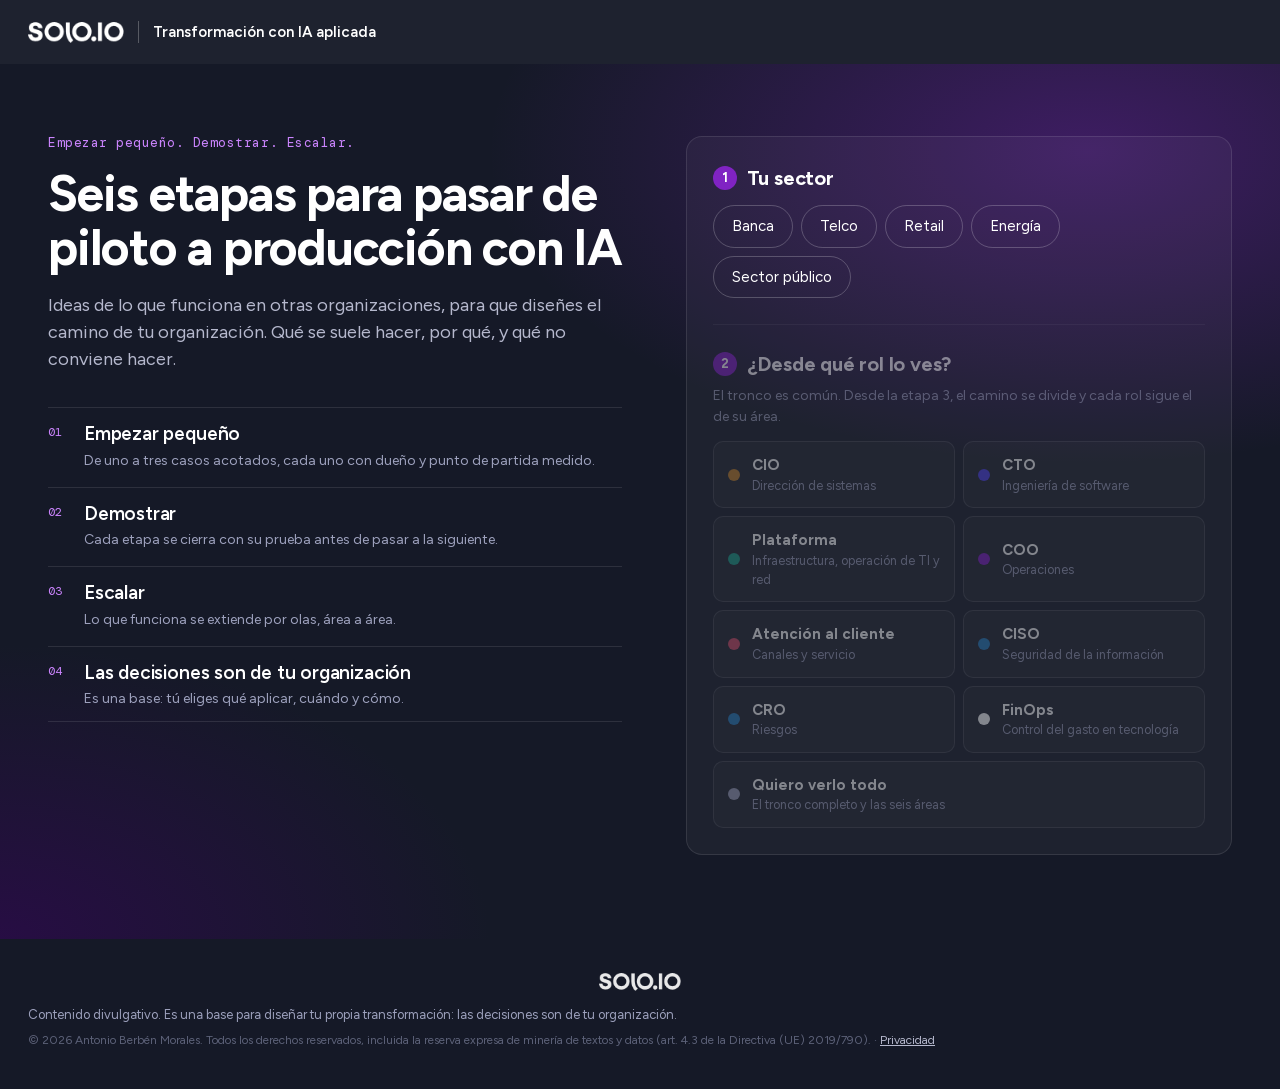
==== index.html @ cfb44a55 "Web pública: Transformación con IA aplicada Camino por rol, cinco sectores en español, vídeos de Vim" ====
<!doctype html>
<html lang="es">
<head>
<meta charset="utf-8">
<meta name="viewport" content="width=device-width, initial-scale=1">
<title>Transformación con IA aplicada</title>
<meta name="description" content="Seis etapas para pasar de piloto a producción con IA: qué hacen otras organizaciones, qué suele funcionar y qué no. Vídeos por sector y por rol.">
<meta property="og:title" content="Transformación con IA aplicada">
<meta property="og:description" content="Seis etapas para pasar de piloto a producción. Empezar pequeño. Demostrar. Escalar.">
<meta property="og:type" content="website">
<meta name="tdm-reservation" content="1">
<meta name="robots" content="noai, noimageai">
<link rel="icon" href="assets/favicon.svg" type="image/svg+xml">
<link rel="stylesheet" href="assets/estilo.css">
</head>
<body>
<header class="top">
  <a class="marca" href="./" aria-label="Inicio">
    <img src="assets/logo.png" alt="" width="96" height="21">
    <span>Transformación con IA aplicada</span>
  </a>
  <nav class="sectores" aria-label="Sector"></nav>
</header>

<section class="entrada" id="entrada">
  <div class="hero">
    <p class="overline">Empezar pequeño. Demostrar. Escalar.</p>
    <h1>Seis etapas para pasar de piloto a producción con IA</h1>
    <p class="intro">Ideas de lo que funciona en otras organizaciones, para que diseñes el camino de <span data-org></span>. Qué se suele hacer, por qué, y qué no conviene hacer.</p>
    <ol class="premisas"></ol>
  </div>
  <div class="elige">
    <div class="paso" data-paso="sector">
      <h2><span>1</span> Tu sector</h2>
      <div class="sector-grid"></div>
    </div>
    <div class="paso" data-paso="rol">
      <h2><span>2</span> ¿Desde qué rol lo ves?</h2>
      <p>El tronco es común. Desde la etapa 3, el camino se divide y cada rol sigue el de su área.</p>
      <div class="rol-grid"></div>
    </div>
  </div>
</section>

<section class="ruta" id="ruta" hidden>
  <aside class="rail"></aside>
  <main class="cont"></main>
</section>

<footer class="pie">
  <img src="assets/logo.png" alt="" width="82" height="18">
  <p>Contenido divulgativo. Es una base para diseñar tu propia transformación: las decisiones son de tu organización.</p>
  <p class="legal">© <span data-anio></span> Antonio Berbén Morales. Todos los derechos reservados, incluida la reserva expresa de minería de textos y datos (art. 4.3 de la Directiva (UE) 2019/790). · <a href="privacidad.html">Privacidad</a></p>
</footer>

<div class="modal" id="modal" role="dialog" aria-modal="true" aria-label="Vídeo" hidden>
  <button class="cerrar" aria-label="Cerrar">×</button>
  <div class="caja">
    <div class="player"></div>
    <div class="info"></div>
  </div>
</div>

<script src="datos.js"></script>
<script src="assets/app.js"></script>
</body>
</html>
---- assets/estilo.css ----
@font-face { font-family: 'Figtree'; font-weight: 400; src: url('fuentes/Figtree-400.woff2') format('woff2'); font-display: swap; }
@font-face { font-family: 'Figtree'; font-weight: 600; src: url('fuentes/Figtree-600.woff2') format('woff2'); font-display: swap; }
@font-face { font-family: 'Figtree'; font-weight: 700; src: url('fuentes/Figtree-700.woff2') format('woff2'); font-display: swap; }
@font-face { font-family: 'DM Mono'; font-weight: 400; src: url('fuentes/DMMono-400.woff2') format('woff2'); font-display: swap; }

:root {
  --dark: #151927; --dark-2: #1E2035; --purple: #8023C3; --purple-l: #CC85FF; --purple-d: #290C47;
  --bg: #EDEEF7; --card: #fff; --ink: #202431; --ink-2: #292F45; --mu: #5C6178; --line: #D6D8E6; --soft: #E3E5F0;
  --ok: #1FB98C; --top: 64px;
  --a-desarrollo: #5044E9; --a-operaciones: #1F9E8A; --a-conocimiento: #C2832E; --a-backoffice: #8023C3; --a-cliente: #D0506B; --a-riesgo: #2B7FC0;
}
* { box-sizing: border-box; }
html { scroll-behavior: smooth; }
body { margin: 0; font: 16px/1.5 'Figtree', -apple-system, BlinkMacSystemFont, 'Segoe UI', Roboto, sans-serif; color: var(--ink); background: var(--bg); -webkit-font-smoothing: antialiased; }
button { font: inherit; cursor: pointer; color: inherit; }
a { color: var(--purple); }
[hidden] { display: none !important; }
:focus-visible { outline: 3px solid var(--purple-l); outline-offset: 2px; }

/* Cabecera */
header.top { position: sticky; top: 0; z-index: 100; height: var(--top); background: rgba(21, 25, 39, .96); backdrop-filter: blur(8px); display: flex; align-items: center; gap: 24px; padding: 0 28px; color: #fff; }
.marca { display: flex; align-items: center; gap: 14px; color: #fff; text-decoration: none; flex: none; }
.marca img { filter: brightness(0) invert(1); height: 21px; width: auto; }
.marca span { font-weight: 600; font-size: 15px; padding-left: 14px; border-left: 1px solid rgba(255, 255, 255, .25); }
.sectores { margin-left: auto; display: flex; gap: 6px; }
.sectores button { border: 1px solid rgba(255, 255, 255, .22); background: transparent; color: #DDDFED; border-radius: 999px; padding: 6px 14px; font-size: 14px; white-space: nowrap; }
.sectores button:hover { border-color: #fff; color: #fff; }
.sectores button.on { background: #fff; color: var(--dark); border-color: #fff; font-weight: 600; }

/* Entrada: premisas + elección */
.entrada { background: var(--dark); color: #fff; position: relative; overflow: hidden; }
.entrada::before { content: ""; position: absolute; inset: 0; background: radial-gradient(1000px 520px at 85% 10%, rgba(128, 35, 195, .38), transparent 60%), radial-gradient(700px 420px at 0% 100%, rgba(41, 12, 71, .9), transparent 70%); pointer-events: none; }
.entrada > * { position: relative; }
.entrada { display: grid; grid-template-columns: 1.05fr 1fr; gap: 64px; padding: 72px max(28px, calc((100% - 1184px) / 2)) 84px; }
.overline { font: 13px/1 'DM Mono', monospace; color: var(--purple-l); letter-spacing: .04em; margin: 0 0 18px; }
.hero h1 { font-size: clamp(32px, 4.2vw, 50px); line-height: 1.07; letter-spacing: -.025em; margin: 0 0 18px; font-weight: 700; }
.intro { font-size: 18px; color: #B5B8CD; margin: 0 0 34px; max-width: 560px; }
.premisas { list-style: none; margin: 0; padding: 0; display: grid; gap: 4px; }
.premisas li { display: grid; grid-template-columns: 36px 1fr; padding: 12px 0; border-top: 1px solid rgba(255, 255, 255, .1); }
.premisas li:last-child { border-bottom: 1px solid rgba(255, 255, 255, .1); }
.premisas .n { font: 12px/24px 'DM Mono', monospace; color: var(--purple-l); }
.premisas b { display: block; font-size: 19px; font-weight: 600; letter-spacing: -.01em; }
.premisas small { display: block; color: #9DA1BD; font-size: 14px; margin-top: 1px; }

.elige { background: rgba(255, 255, 255, .04); border: 1px solid rgba(255, 255, 255, .1); border-radius: 16px; padding: 26px; align-self: start; }
.paso + .paso { margin-top: 26px; padding-top: 24px; border-top: 1px solid rgba(255, 255, 255, .1); }
.paso h2 { font-size: 20px; margin: 0 0 6px; display: flex; gap: 10px; align-items: center; letter-spacing: -.01em; }
.paso h2 span { width: 24px; height: 24px; border-radius: 50%; background: var(--purple); font-size: 13px; display: inline-flex; align-items: center; justify-content: center; }
.paso p { color: #9DA1BD; font-size: 14px; margin: 0 0 14px; }
.paso.apagado { opacity: .45; pointer-events: none; }
.sector-grid { display: flex; flex-wrap: wrap; gap: 8px; margin-top: 12px; }
.sector-grid button { border: 1px solid rgba(255, 255, 255, .22); background: transparent; color: #fff; border-radius: 999px; padding: 9px 18px; font-size: 15px; }
.sector-grid button:hover { border-color: #fff; }
.sector-grid button.on { background: #fff; color: var(--dark); font-weight: 600; }
.rol-grid { display: grid; grid-template-columns: 1fr 1fr; gap: 8px; }
.rol-grid button { display: flex; gap: 12px; align-items: center; text-align: left; border: 1px solid rgba(255, 255, 255, .14); background: rgba(255, 255, 255, .04); border-radius: 10px; padding: 12px 14px; transition: transform .15s, border-color .15s, background .15s; }
.rol-grid button:hover { transform: translateY(-2px); border-color: rgba(255, 255, 255, .5); background: rgba(255, 255, 255, .08); }
.rol-grid i { width: 12px; height: 12px; border-radius: 50%; flex: none; }
.rol-grid b { display: block; font-size: 15px; }
.rol-grid span { display: block; font-size: 12.5px; color: #9DA1BD; }
.rol-grid .todo { grid-column: 1 / -1; }

/* Ruta */
.ruta { max-width: 1240px; margin: 0 auto; padding: 40px 28px 80px; display: flex; gap: 56px; }
.rail { width: 280px; flex: none; position: sticky; top: calc(var(--top) + 24px); align-self: flex-start; }
.quien { background: var(--card); border: 1px solid var(--line); border-radius: 12px; padding: 16px; margin-bottom: 20px; }
.quien .k { font: 11.5px/1 'DM Mono', monospace; color: var(--purple); letter-spacing: .04em; }
.quien b { display: block; font-size: 19px; margin: 6px 0 2px; letter-spacing: -.01em; }
.quien .meta { font-size: 13px; color: var(--mu); }
.barra { height: 6px; background: var(--soft); border-radius: 3px; margin: 12px 0 6px; overflow: hidden; }
.barra i { display: block; height: 100%; background: var(--ok); transition: width .4s; }
.quien .acciones { display: flex; justify-content: space-between; align-items: center; font-size: 13px; color: var(--mu); }
.quien .acciones button { border: 0; background: none; color: var(--purple); padding: 0; font-size: 13px; font-weight: 600; }
.indice { list-style: none; margin: 0; padding: 0; position: relative; }
.indice::before { content: ""; position: absolute; left: 7px; top: 10px; bottom: 10px; width: 2px; background: var(--line); }
.indice li { position: relative; padding: 6px 0 6px 28px; font-size: 14px; color: var(--mu); cursor: pointer; line-height: 1.3; }
.indice li::before { content: ""; position: absolute; left: 2px; top: 9px; width: 8px; height: 8px; border-radius: 50%; background: var(--bg); border: 2px solid var(--line); }
.indice li:hover { color: var(--ink); }
.indice li.on { color: var(--ink); font-weight: 600; }
.indice li.on::before { background: var(--dark); border-color: var(--dark); }
.indice li.hecho::before { background: var(--ok); border-color: var(--ok); }
.indice li.rama { padding-left: 40px; color: var(--lane); font-weight: 600; }
.indice li.rama::before { left: 14px; border-color: var(--lane); }
.indice li.rama.hecho::before { background: var(--lane); }
.indice li.sin { opacity: .6; }

.cont { flex: 1; min-width: 0; }
.cap { padding: 8px 0 44px; margin-bottom: 40px; border-bottom: 1px solid var(--line); scroll-margin-top: calc(var(--top) + 24px); }
.cap:last-child { border-bottom: 0; }
.cap .k { font: 12px/1 'DM Mono', monospace; color: var(--purple); letter-spacing: .04em; text-transform: uppercase; }
.cap h2 { margin: 8px 0 6px; font-size: 32px; line-height: 1.1; letter-spacing: -.02em; }
.cap .por { color: var(--mu); margin: 0 0 24px; max-width: 640px; }
.grid { display: flex; gap: 26px; flex-wrap: wrap; align-items: flex-start; }

/* Aviso de bifurcación */
.divide { display: flex; gap: 16px; align-items: center; background: var(--dark); color: #fff; border-radius: 12px; padding: 16px 20px; margin: 0 0 26px; max-width: 720px; }
.divide svg { flex: none; }
.divide b { display: block; font-size: 16px; }
.divide span { font-size: 14px; color: #B5B8CD; }

/* Miniatura */
.thumb { width: 262px; flex: none; cursor: pointer; border: 0; padding: 0; background: none; text-align: left; transition: transform .25s cubic-bezier(.2, .7, .2, 1); position: relative; z-index: 1; }
.thumb .img { position: relative; aspect-ratio: 16/9; border-radius: 10px; overflow: hidden; background: var(--purple-d); box-shadow: 0 1px 3px rgba(21, 25, 39, .12); transition: box-shadow .25s; }
.thumb .img img { width: 100%; height: 100%; object-fit: cover; display: block; }
.thumb .play { position: absolute; left: 50%; top: 50%; width: 52px; height: 52px; margin: -26px 0 0 -26px; border-radius: 50%; background: rgba(255, 255, 255, .92); box-shadow: 0 4px 16px rgba(0, 0, 0, .25); transition: transform .25s; }
.thumb .play::after { content: ""; position: absolute; left: 21px; top: 16px; border-left: 15px solid var(--dark); border-top: 10px solid transparent; border-bottom: 10px solid transparent; }
.thumb .dur { position: absolute; right: 8px; bottom: 8px; background: rgba(0, 0, 0, .72); color: #fff; font: 11.5px/1 'DM Mono', monospace; padding: 4px 6px; border-radius: 4px; }
.thumb .rol { position: absolute; left: 8px; top: 8px; background: #fff; color: var(--dark); font-size: 11.5px; font-weight: 600; padding: 3px 8px; border-radius: 4px; }
.thumb .visto { position: absolute; left: 8px; bottom: 8px; background: var(--ok); color: #fff; font-size: 11.5px; font-weight: 600; padding: 3px 8px; border-radius: 4px; display: none; }
.thumb.hecho .visto { display: block; }
.thumb .t { display: block; margin-top: 10px; font-size: 15.5px; font-weight: 600; line-height: 1.3; letter-spacing: -.005em; }
.thumb .s { display: block; font-size: 13px; color: var(--mu); margin-top: 2px; }
@media (hover: hover) {
  .thumb:hover, .thumb:focus-visible { transform: scale(1.12); z-index: 20; }
  .thumb:hover .img, .thumb:focus-visible .img { box-shadow: 0 18px 40px rgba(21, 25, 39, .28); }
  .thumb:hover .play { transform: scale(1.1); }
}
.thumb.foco .img { box-shadow: 0 12px 28px rgba(21, 25, 39, .22); }
.thumb.lado { display: flex; gap: 16px; align-items: center; width: auto; max-width: 560px; transform-origin: 15% 50%; }
.thumb.lado .img { width: 220px; flex: none; }
.thumb.lado .play { width: 40px; height: 40px; margin: -20px 0 0 -20px; }
.thumb.lado .play::after { left: 16px; top: 12px; border-left-width: 12px; border-top-width: 8px; border-bottom-width: 8px; }
.thumb.lado .t { margin: 0; }

.sinvideo { border: 1px dashed var(--line); border-radius: 10px; padding: 22px; color: var(--mu); font-size: 14px; max-width: 420px; }

/* Rama propia */
.tuya { border-left: 4px solid var(--lane); background: var(--card); border-radius: 0 12px 12px 0; padding: 18px 20px; margin-top: 30px; }
.tuya .k2 { font-size: 13px; font-weight: 700; color: var(--lane); margin-bottom: 14px; }
.otras { margin-top: 18px; }
.otras summary { cursor: pointer; color: var(--purple); font-size: 14px; font-weight: 600; list-style: none; }
.otras summary::-webkit-details-marker { display: none; }
.otras summary::before { content: "+ "; }
.otras[open] summary::before { content: "− "; }
.otras .grid { margin-top: 18px; gap: 22px; }
.otras .thumb { width: 220px; }
.otras .thumb .t { font-size: 14px; }

.cierre-txt { font-size: 18px; max-width: 640px; }

/* Ventana de vídeo */
.modal { position: fixed; inset: 0; z-index: 500; background: rgba(10, 11, 20, .82); display: flex; align-items: center; justify-content: center; padding: 24px; }
.modal .caja { width: min(1040px, 100%); background: var(--dark); border-radius: 14px; overflow: hidden; color: #fff; box-shadow: 0 30px 80px rgba(0, 0, 0, .5); }
.modal .player { position: relative; aspect-ratio: 16/9; background: #000; }
.modal .player iframe, .modal .player img { position: absolute; inset: 0; width: 100%; height: 100%; border: 0; object-fit: cover; }
.modal .velo { position: absolute; inset: 0; display: flex; flex-direction: column; align-items: center; justify-content: center; gap: 14px; text-align: center; padding: 24px; background: rgba(21, 25, 39, .78); }
.modal .velo p { margin: 0; max-width: 520px; color: #DDDFED; font-size: 15px; }
.modal .velo .bt { display: flex; gap: 10px; flex-wrap: wrap; justify-content: center; }
.modal .velo button, .modal .velo a { border: 1px solid #fff; background: #fff; color: var(--dark); border-radius: 999px; padding: 10px 20px; font-size: 15px; font-weight: 600; text-decoration: none; }
.modal .velo a { background: transparent; color: #fff; border-color: rgba(255, 255, 255, .4); font-weight: 400; }
.modal .info { padding: 16px 22px 18px; display: flex; gap: 16px; align-items: center; flex-wrap: wrap; }
.modal .info .k { font: 12px/1 'DM Mono', monospace; color: var(--purple-l); }
.modal .info h3 { margin: 6px 0 0; font-size: 20px; letter-spacing: -.01em; }
.modal .nav { margin-left: auto; display: flex; gap: 8px; }
.modal .nav button { border: 1px solid rgba(255, 255, 255, .3); background: transparent; color: #fff; border-radius: 999px; padding: 8px 16px; font-size: 14px; }
.modal .nav button.pri { background: var(--purple); border-color: var(--purple); font-weight: 600; }
.modal .nav button.pri.listo { animation: pulso 1.4s ease-in-out 3; }
@keyframes pulso { 50% { box-shadow: 0 0 0 8px rgba(128, 35, 195, .35); } }
.modal .cerrar { position: absolute; top: 14px; right: 20px; background: none; border: 0; color: #fff; font-size: 34px; line-height: 1; }

/* Pie */
.pie { background: var(--dark); color: #9DA1BD; padding: 34px 28px; font-size: 13px; }
.pie > * { max-width: 1240px; margin-left: auto; margin-right: auto; }
.pie img { filter: brightness(0) invert(1); opacity: .9; display: block; margin-bottom: 14px; }
.pie p { margin: 0 auto 6px; }
.pie .legal { font-size: 12px; color: #5C6178; }
.pie a { color: #B5B8CD; }

/* Página de texto */
.texto { max-width: 760px; margin: 0 auto; padding: 48px 28px 80px; }
.texto h1 { font-size: 36px; letter-spacing: -.02em; margin: 0 0 18px; }
.texto h2 { font-size: 20px; margin: 32px 0 8px; }
.texto p, .texto li { color: var(--ink-2); }

@media (max-width: 900px) {
  .entrada { grid-template-columns: 1fr; gap: 36px; padding: 44px 18px 52px; }
  header.top { padding: 0 16px; gap: 12px; }
  .marca span { display: none; }
  .sectores { overflow-x: auto; scrollbar-width: none; }
  .sectores::-webkit-scrollbar { display: none; }
  .ruta { display: block; padding: 0 16px 60px; }
  .rail { position: sticky; top: var(--top); width: auto; z-index: 30; background: var(--bg); padding: 12px 0; margin: 0 -16px 18px; padding-left: 16px; padding-right: 16px; border-bottom: 1px solid var(--line); }
  .quien { margin: 0; padding: 10px 14px; display: grid; grid-template-columns: 1fr auto; align-items: center; column-gap: 12px; }
  .quien .k, .quien .meta { display: none; }
  .quien b { margin: 0; font-size: 16px; }
  .quien .barra { grid-column: 1 / -1; margin: 8px 0 4px; }
  .quien .acciones { grid-column: 1 / -1; }
  .indice { display: none; }
  .cap h2 { font-size: 26px; }
  .cap { scroll-margin-top: calc(var(--top) + 120px); }
  .grid { gap: 22px; }
  .thumb, .otras .thumb { width: 100%; }
  .thumb.lado { max-width: none; }
  .thumb.lado .img { width: 46%; }
  .rol-grid { grid-template-columns: 1fr; }
  .modal { padding: 0; }
  .modal .caja { border-radius: 0; }
  .modal .nav { margin-left: 0; width: 100%; }
  .modal .nav button { flex: 1; }
}
@media (prefers-reduced-motion: reduce) { *, html { transition: none !important; animation: none !important; scroll-behavior: auto !important; } }
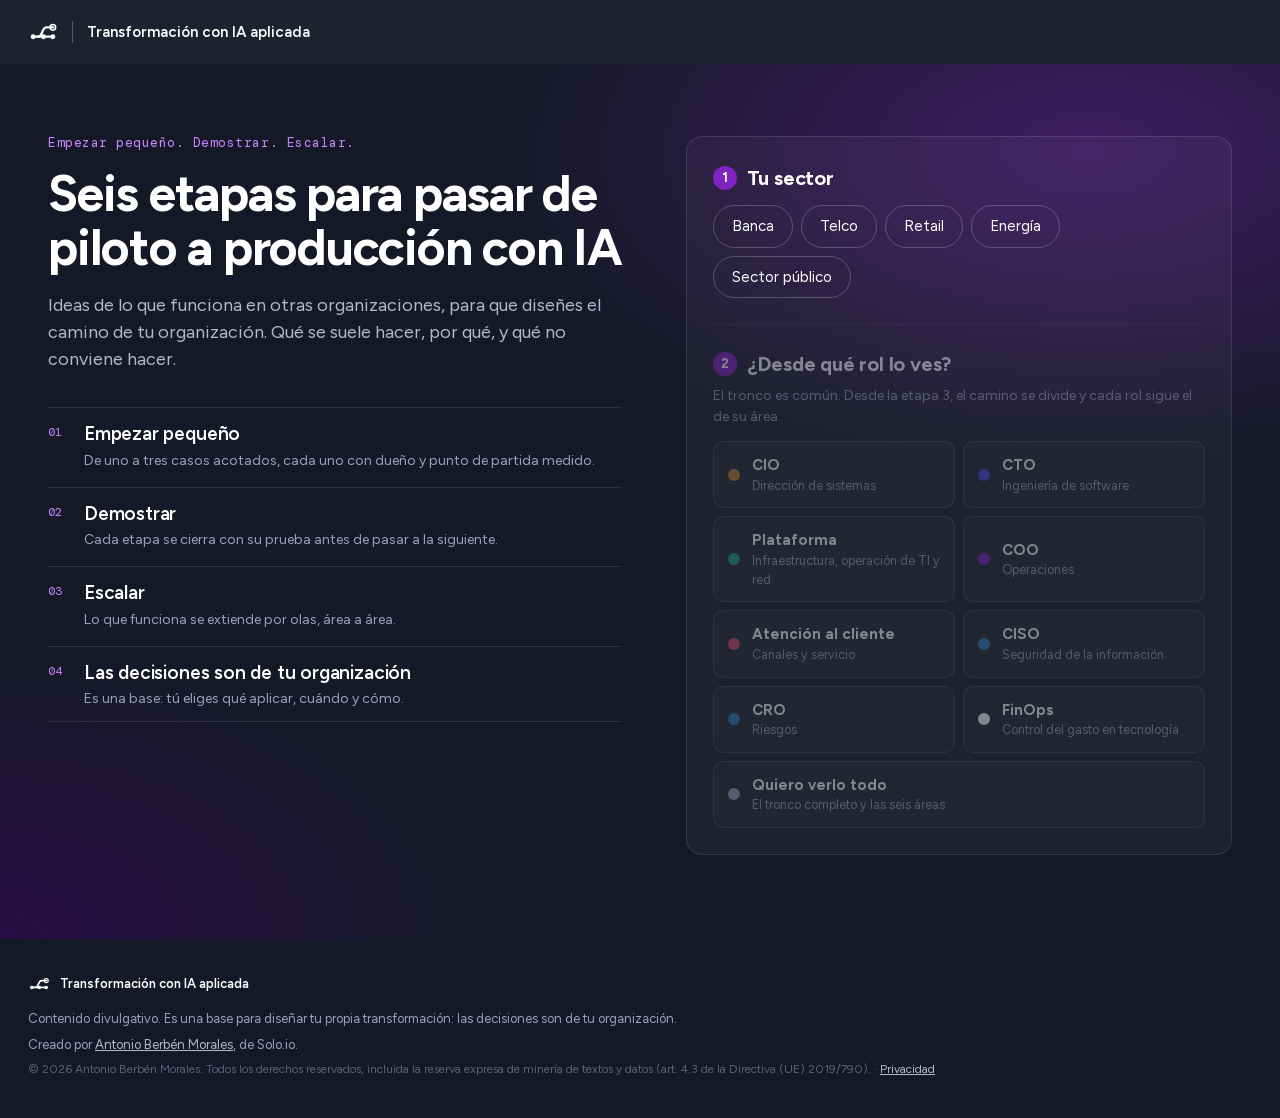
==== commit 2f04e847: "Logo propio (rama) en blanco, oscuro y color; mención al autor con enlace a LinkedIn Signed-off-by: " ====
--- a/index.html
+++ b/index.html
@@ -10,13 +10,13 @@
 <meta property="og:type" content="website">
 <meta name="tdm-reservation" content="1">
 <meta name="robots" content="noai, noimageai">
-<link rel="icon" href="assets/favicon.svg" type="image/svg+xml">
+<link rel="icon" href="assets/logos/rama-color-fondo.svg" type="image/svg+xml">
 <link rel="stylesheet" href="assets/estilo.css">
 </head>
 <body>
 <header class="top">
   <a class="marca" href="./" aria-label="Inicio">
-    <img src="assets/logo.png" alt="" width="96" height="21">
+    <img src="assets/logos/rama-blanco.svg" alt="" width="30" height="30">
     <span>Transformación con IA aplicada</span>
   </a>
   <nav class="sectores" aria-label="Sector"></nav>
@@ -48,8 +48,9 @@
 </section>
 
 <footer class="pie">
-  <img src="assets/logo.png" alt="" width="82" height="18">
+  <div class="pie-marca"><img src="assets/logos/rama-blanco.svg" alt="" width="22" height="22">Transformación con IA aplicada</div>
   <p>Contenido divulgativo. Es una base para diseñar tu propia transformación: las decisiones son de tu organización.</p>
+  <p>Creado por <a href="https://www.linkedin.com/in/antonio-berben" rel="noopener">Antonio Berbén Morales</a>, de Solo.io.</p>
   <p class="legal">© <span data-anio></span> Antonio Berbén Morales. Todos los derechos reservados, incluida la reserva expresa de minería de textos y datos (art. 4.3 de la Directiva (UE) 2019/790). · <a href="privacidad.html">Privacidad</a></p>
 </footer>
 
--- a/assets/estilo.css
+++ b/assets/estilo.css
@@ -20,7 +20,7 @@
 /* Cabecera */
 header.top { position: sticky; top: 0; z-index: 100; height: var(--top); background: rgba(21, 25, 39, .96); backdrop-filter: blur(8px); display: flex; align-items: center; gap: 24px; padding: 0 28px; color: #fff; }
 .marca { display: flex; align-items: center; gap: 14px; color: #fff; text-decoration: none; flex: none; }
-.marca img { filter: brightness(0) invert(1); height: 21px; width: auto; }
+.marca img { height: 30px; width: 30px; display: block; }
 .marca span { font-weight: 600; font-size: 15px; padding-left: 14px; border-left: 1px solid rgba(255, 255, 255, .25); }
 .sectores { margin-left: auto; display: flex; gap: 6px; }
 .sectores button { border: 1px solid rgba(255, 255, 255, .22); background: transparent; color: #DDDFED; border-radius: 999px; padding: 6px 14px; font-size: 14px; white-space: nowrap; }
@@ -161,7 +161,8 @@
 /* Pie */
 .pie { background: var(--dark); color: #9DA1BD; padding: 34px 28px; font-size: 13px; }
 .pie > * { max-width: 1240px; margin-left: auto; margin-right: auto; }
-.pie img { filter: brightness(0) invert(1); opacity: .9; display: block; margin-bottom: 14px; }
+.pie-marca { display: flex; align-items: center; gap: 10px; color: #fff; font-weight: 600; margin-bottom: 14px; }
+.pie-marca img { display: block; }
 .pie p { margin: 0 auto 6px; }
 .pie .legal { font-size: 12px; color: #5C6178; }
 .pie a { color: #B5B8CD; }
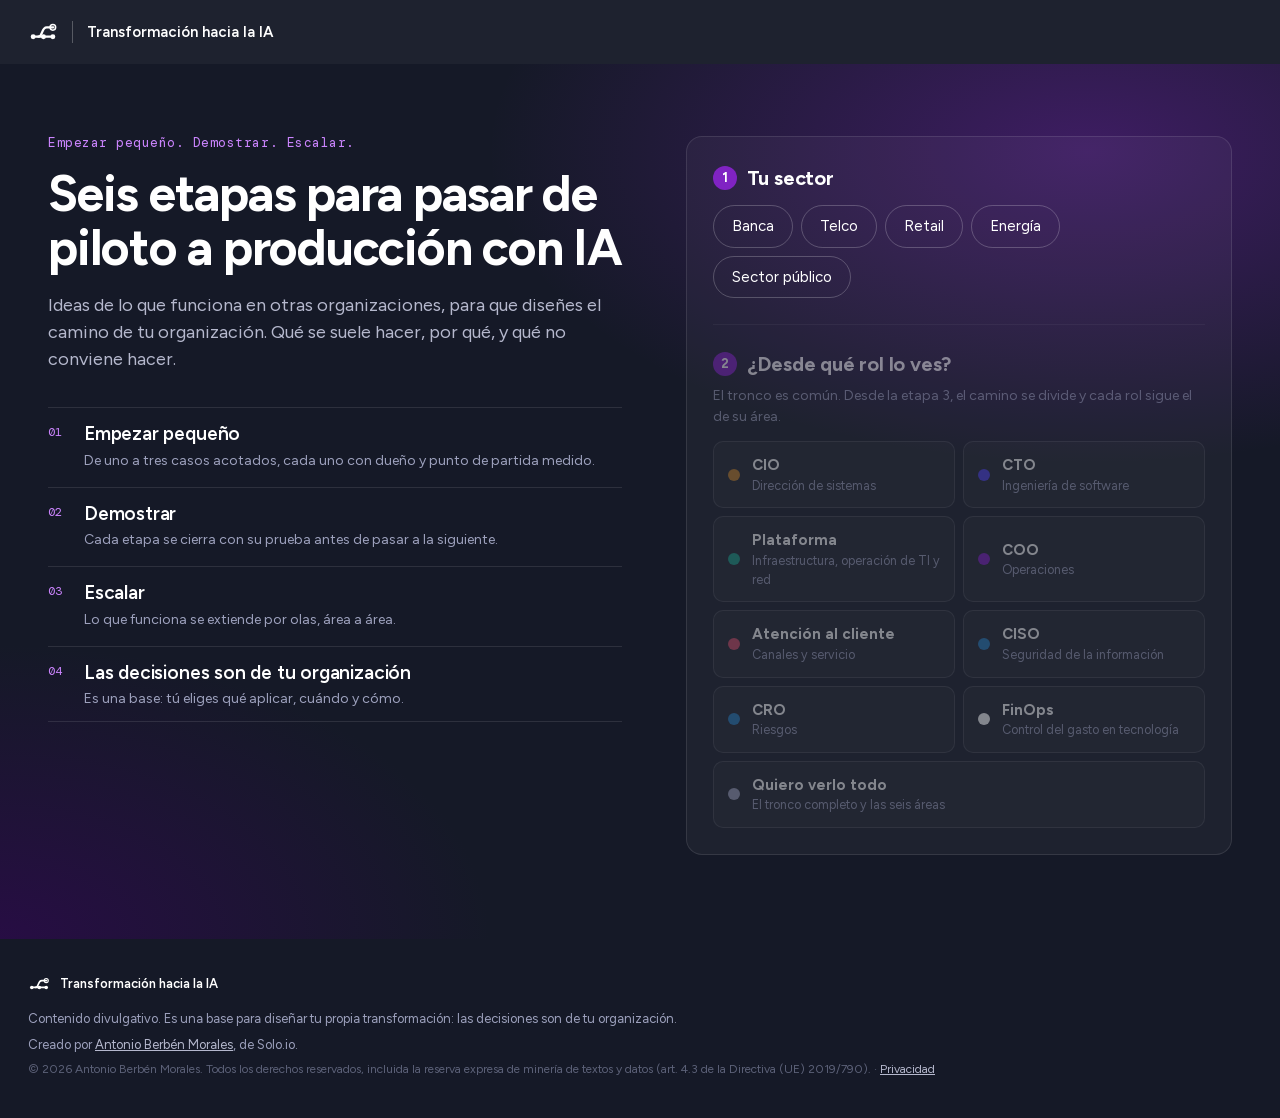
==== commit fe8cc049: "Título de la serie: Transformación hacia la IA Signed-off-by: Antonio Berben <antonio.berben@solo.io" ====
--- a/index.html
+++ b/index.html
@@ -3,9 +3,9 @@
 <head>
 <meta charset="utf-8">
 <meta name="viewport" content="width=device-width, initial-scale=1">
-<title>Transformación con IA aplicada</title>
+<title>Transformación hacia la IA</title>
 <meta name="description" content="Seis etapas para pasar de piloto a producción con IA: qué hacen otras organizaciones, qué suele funcionar y qué no. Vídeos por sector y por rol.">
-<meta property="og:title" content="Transformación con IA aplicada">
+<meta property="og:title" content="Transformación hacia la IA">
 <meta property="og:description" content="Seis etapas para pasar de piloto a producción. Empezar pequeño. Demostrar. Escalar.">
 <meta property="og:type" content="website">
 <meta name="tdm-reservation" content="1">
@@ -17,7 +17,7 @@
 <header class="top">
   <a class="marca" href="./" aria-label="Inicio">
     <img src="assets/logos/rama-blanco.svg" alt="" width="30" height="30">
-    <span>Transformación con IA aplicada</span>
+    <span>Transformación hacia la IA</span>
   </a>
   <nav class="sectores" aria-label="Sector"></nav>
 </header>
@@ -48,7 +48,7 @@
 </section>
 
 <footer class="pie">
-  <div class="pie-marca"><img src="assets/logos/rama-blanco.svg" alt="" width="22" height="22">Transformación con IA aplicada</div>
+  <div class="pie-marca"><img src="assets/logos/rama-blanco.svg" alt="" width="22" height="22">Transformación hacia la IA</div>
   <p>Contenido divulgativo. Es una base para diseñar tu propia transformación: las decisiones son de tu organización.</p>
   <p>Creado por <a href="https://www.linkedin.com/in/antonio-berben" rel="noopener">Antonio Berbén Morales</a>, de Solo.io.</p>
   <p class="legal">© <span data-anio></span> Antonio Berbén Morales. Todos los derechos reservados, incluida la reserva expresa de minería de textos y datos (art. 4.3 de la Directiva (UE) 2019/790). · <a href="privacidad.html">Privacidad</a></p>
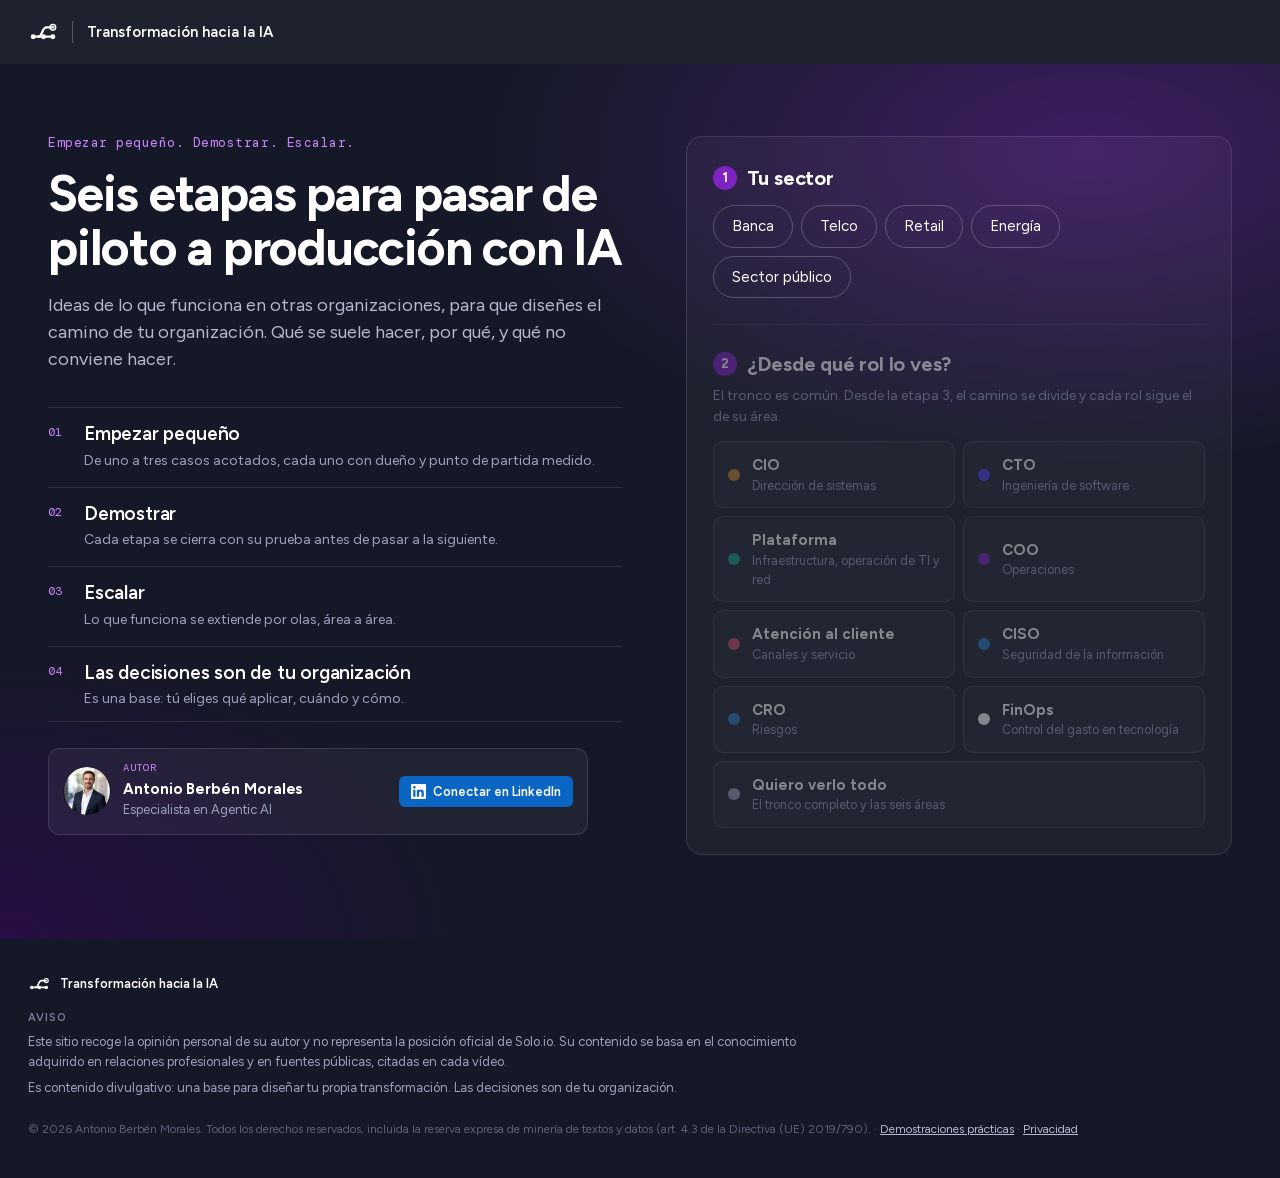
==== commit 25346179: "Todos los sectores enlazados en Vimeo, demostraciones prácticas y ficha de autor Signed-off-by: Anto" ====
--- a/index.html
+++ b/index.html
@@ -28,6 +28,7 @@
     <h1>Seis etapas para pasar de piloto a producción con IA</h1>
     <p class="intro">Ideas de lo que funciona en otras organizaciones, para que diseñes el camino de <span data-org></span>. Qué se suele hacer, por qué, y qué no conviene hacer.</p>
     <ol class="premisas"></ol>
+    <div class="autor-hueco"></div>
   </div>
   <div class="elige">
     <div class="paso" data-paso="sector">
@@ -49,9 +50,14 @@
 
 <footer class="pie">
   <div class="pie-marca"><img src="assets/logos/rama-blanco.svg" alt="" width="22" height="22">Transformación hacia la IA</div>
-  <p>Contenido divulgativo. Es una base para diseñar tu propia transformación: las decisiones son de tu organización.</p>
-  <p>Creado por <a href="https://www.linkedin.com/in/antonio-berben" rel="noopener">Antonio Berbén Morales</a>, de Solo.io.</p>
-  <p class="legal">© <span data-anio></span> Antonio Berbén Morales. Todos los derechos reservados, incluida la reserva expresa de minería de textos y datos (art. 4.3 de la Directiva (UE) 2019/790). · <a href="privacidad.html">Privacidad</a></p>
+  <div class="pie-cuerpo">
+    <div class="aviso">
+      <p class="aviso-k">Aviso</p>
+      <p>Este sitio recoge la opinión personal de su autor y no representa la posición oficial de Solo.io. Su contenido se basa en el conocimiento adquirido en relaciones profesionales y en fuentes públicas, citadas en cada vídeo.</p>
+      <p>Es contenido divulgativo: una base para diseñar tu propia transformación. Las decisiones son de tu organización.</p>
+    </div>
+  </div>
+  <p class="legal">© <span data-anio></span> Antonio Berbén Morales. Todos los derechos reservados, incluida la reserva expresa de minería de textos y datos (art. 4.3 de la Directiva (UE) 2019/790). · <a href="practica.html">Demostraciones prácticas</a> · <a href="privacidad.html">Privacidad</a></p>
 </footer>
 
 <div class="modal" id="modal" role="dialog" aria-modal="true" aria-label="Vídeo" hidden>
@@ -62,6 +68,17 @@
   </div>
 </div>
 
+<template id="autor-tpl">
+  <div class="autor">
+    <img src="assets/autor.jpg" alt="" width="48" height="48">
+    <div class="autor-txt">
+      <p class="autor-k">Autor</p>
+      <p class="autor-n">Antonio Berbén Morales</p>
+      <p class="autor-r">Especialista en Agentic AI</p>
+    </div>
+    <a class="autor-in" href="https://www.linkedin.com/in/antonio-berben" rel="noopener" target="_blank"><svg viewBox="0 0 24 24" width="15" height="15" aria-hidden="true"><path fill="currentColor" d="M20.45 20.45h-3.56v-5.57c0-1.33-.02-3.04-1.85-3.04-1.86 0-2.14 1.45-2.14 2.94v5.67H9.35V9h3.41v1.56h.05c.48-.9 1.64-1.85 3.37-1.85 3.6 0 4.27 2.37 4.27 5.46v6.28zM5.34 7.43a2.06 2.06 0 1 1 0-4.13 2.06 2.06 0 0 1 0 4.13zM7.12 20.45H3.56V9h3.56v11.45zM22.22 0H1.77C.79 0 0 .77 0 1.73v20.54C0 23.23.79 24 1.77 24h20.45c.98 0 1.78-.77 1.78-1.73V1.73C24 .77 23.2 0 22.22 0z"/></svg>Conectar en LinkedIn</a>
+  </div>
+</template>
 <script src="datos.js"></script>
 <script src="assets/app.js"></script>
 </body>
--- a/assets/estilo.css
+++ b/assets/estilo.css
@@ -165,6 +165,28 @@
 .pie-marca img { display: block; }
 .pie p { margin: 0 auto 6px; }
 .pie .legal { font-size: 12px; color: #5C6178; }
+.pie-cuerpo { margin-bottom: 22px; }
+.aviso { max-width: 820px; line-height: 1.55; }
+.pie .aviso p { margin: 0 0 6px; }
+.aviso-k { font-size: 11px; font-weight: 600; letter-spacing: .08em; text-transform: uppercase; color: #7A7F9C; }
+/* Ficha del autor: portada y barra del recorrido */
+.autor { display: grid; grid-template-columns: 48px 1fr; gap: 4px 12px; align-items: center; border-radius: 12px; padding: 14px; }
+.autor img { width: 48px; height: 48px; border-radius: 50%; display: block; }
+.autor p { margin: 0; }
+.autor-k { font: 10.5px/1 'DM Mono', monospace; letter-spacing: .06em; text-transform: uppercase; }
+.autor-n { font-size: 15px; font-weight: 700; margin-top: 4px !important; letter-spacing: -.005em; }
+.autor-r { font-size: 13px; }
+.autor-in { grid-column: 1 / -1; justify-self: start; display: inline-flex; align-items: center; gap: 7px; margin-top: 8px; padding: 6px 12px; border-radius: 6px; background: #0A66C2; color: #fff; font-size: 13px; font-weight: 600; text-decoration: none; }
+.autor-in:hover { background: #0952A0; }
+.hero .autor { margin-top: 26px; max-width: 540px; grid-template-columns: 48px 1fr auto; background: rgba(255, 255, 255, .05); border: 1px solid rgba(255, 255, 255, .12); }
+.hero .autor-in { grid-column: auto; margin-top: 0; }
+.hero .autor-k { color: var(--purple-l); }
+.hero .autor-n { color: #fff; white-space: nowrap; }
+.hero .autor-r { color: #9DA1BD; }
+.rail .autor { margin-top: 22px; background: var(--card); border: 1px solid var(--line); }
+.rail .autor-k { color: var(--purple); }
+.rail .autor-r { color: var(--mu); }
+@media (max-width: 900px) { .rail .autor { display: none; } .hero .autor { grid-template-columns: 48px 1fr; } .hero .autor-in { grid-column: 1 / -1; margin-top: 8px; } }
 .pie a { color: #B5B8CD; }
 
 /* Página de texto */
@@ -200,3 +222,41 @@
   .modal .nav button { flex: 1; }
 }
 @media (prefers-reduced-motion: reduce) { *, html { transition: none !important; animation: none !important; scroll-behavior: auto !important; } }
+
+/* Enlace discreto a las demostraciones, dentro de cada etapa */
+.practica-link { display: inline-block; margin-top: 18px; font-size: 13.5px; color: var(--mu); text-decoration: none; border-bottom: 1px dashed var(--line); }
+.practica-link:hover { color: var(--purple); border-bottom-color: var(--purple); }
+
+/* Página de demostraciones prácticas */
+.practica { max-width: 1040px; margin: 0 auto; padding: 36px 28px 80px; }
+.practica .volver { font-size: 14px; color: var(--purple); text-decoration: none; font-weight: 600; }
+.practica .rotulo { margin: 22px 0 6px; font: 12px/1 'DM Mono', monospace; letter-spacing: .04em; text-transform: uppercase; color: var(--purple); }
+.practica h1 { margin: 6px 0 16px; font-size: clamp(26px, 3.4vw, 36px); line-height: 1.12; letter-spacing: -.02em; }
+.aviso-demo { background: var(--card); border: 1px solid var(--line); border-left: 3px solid var(--purple); border-radius: 8px; padding: 14px 18px; color: var(--ink-2); font-size: 14.5px; line-height: 1.55; max-width: 820px; }
+.aviso-demo p { margin: 0 0 6px; }
+.aviso-demo p:last-child { margin: 0; color: var(--mu); font-size: 13.5px; }
+.filtros { display: grid; gap: 8px; margin: 24px 0 26px; }
+.filtros .f { display: flex; gap: 6px; flex-wrap: wrap; align-items: center; }
+.filtros .f > small { width: 52px; font-size: 12px; color: var(--mu); }
+.filtros button { border: 1px solid var(--line); background: #fff; border-radius: 999px; padding: 5px 12px; font-size: 13px; color: var(--ink); }
+.filtros button.on { background: var(--ink); color: #fff; border-color: var(--ink); }
+.demos { display: grid; gap: 22px; }
+.demo { display: grid; grid-template-columns: 300px 1fr; gap: 24px; background: var(--card); border: 1px solid var(--line); border-radius: 12px; padding: 18px; }
+.demo .portada { position: relative; aspect-ratio: 16/9; border: 0; border-radius: 10px; cursor: pointer; text-align: left; padding: 16px; color: #fff; background: radial-gradient(260px 160px at 85% 0%, rgba(128, 35, 195, .55), transparent 70%), var(--dark); display: flex; flex-direction: column; justify-content: flex-end; overflow: hidden; }
+.demo .portada .k { position: absolute; top: 14px; left: 16px; font: 10.5px/1 'DM Mono', monospace; letter-spacing: .06em; text-transform: uppercase; color: var(--purple-l); }
+.demo .portada .pt { font-size: 17px; font-weight: 700; line-height: 1.2; max-width: 80%; }
+.demo .portada .play { position: absolute; right: 14px; bottom: 14px; width: 42px; height: 42px; border-radius: 50%; background: rgba(255, 255, 255, .92); }
+.demo .portada .play::after { content: ""; position: absolute; left: 17px; top: 13px; border-left: 12px solid var(--dark); border-top: 8px solid transparent; border-bottom: 8px solid transparent; }
+.demo .portada .dur { position: absolute; top: 12px; right: 14px; background: rgba(0, 0, 0, .5); font: 11px/1 'DM Mono', monospace; padding: 4px 6px; border-radius: 4px; }
+.demo .portada:hover .play { transform: scale(1.08); }
+.demo .tags { display: flex; gap: 6px; flex-wrap: wrap; }
+.demo .tags span { font-size: 11.5px; color: var(--mu); border: 1px solid var(--line); border-radius: 4px; padding: 2px 7px; }
+.demo .tags .e { color: var(--purple); border-color: var(--purple-l); font-weight: 600; }
+.demo h2 { margin: 8px 0 4px; font-size: 21px; letter-spacing: -.01em; }
+.demo .preg { margin: 0 0 8px; font-style: italic; color: var(--ink-2); }
+.demo p { margin: 0 0 8px; font-size: 14.5px; line-height: 1.55; color: var(--ink-2); }
+.demo ul { margin: 0 0 8px; padding-left: 18px; font-size: 14px; line-height: 1.5; }
+.demo .roles { font-size: 13px; color: var(--mu); margin: 0; }
+.vacio { color: var(--mu); }
+.modal .player video { width: 100%; height: 100%; display: block; background: #000; }
+@media (max-width: 760px) { .demo { grid-template-columns: 1fr; } .practica { padding: 24px 16px 60px; } }
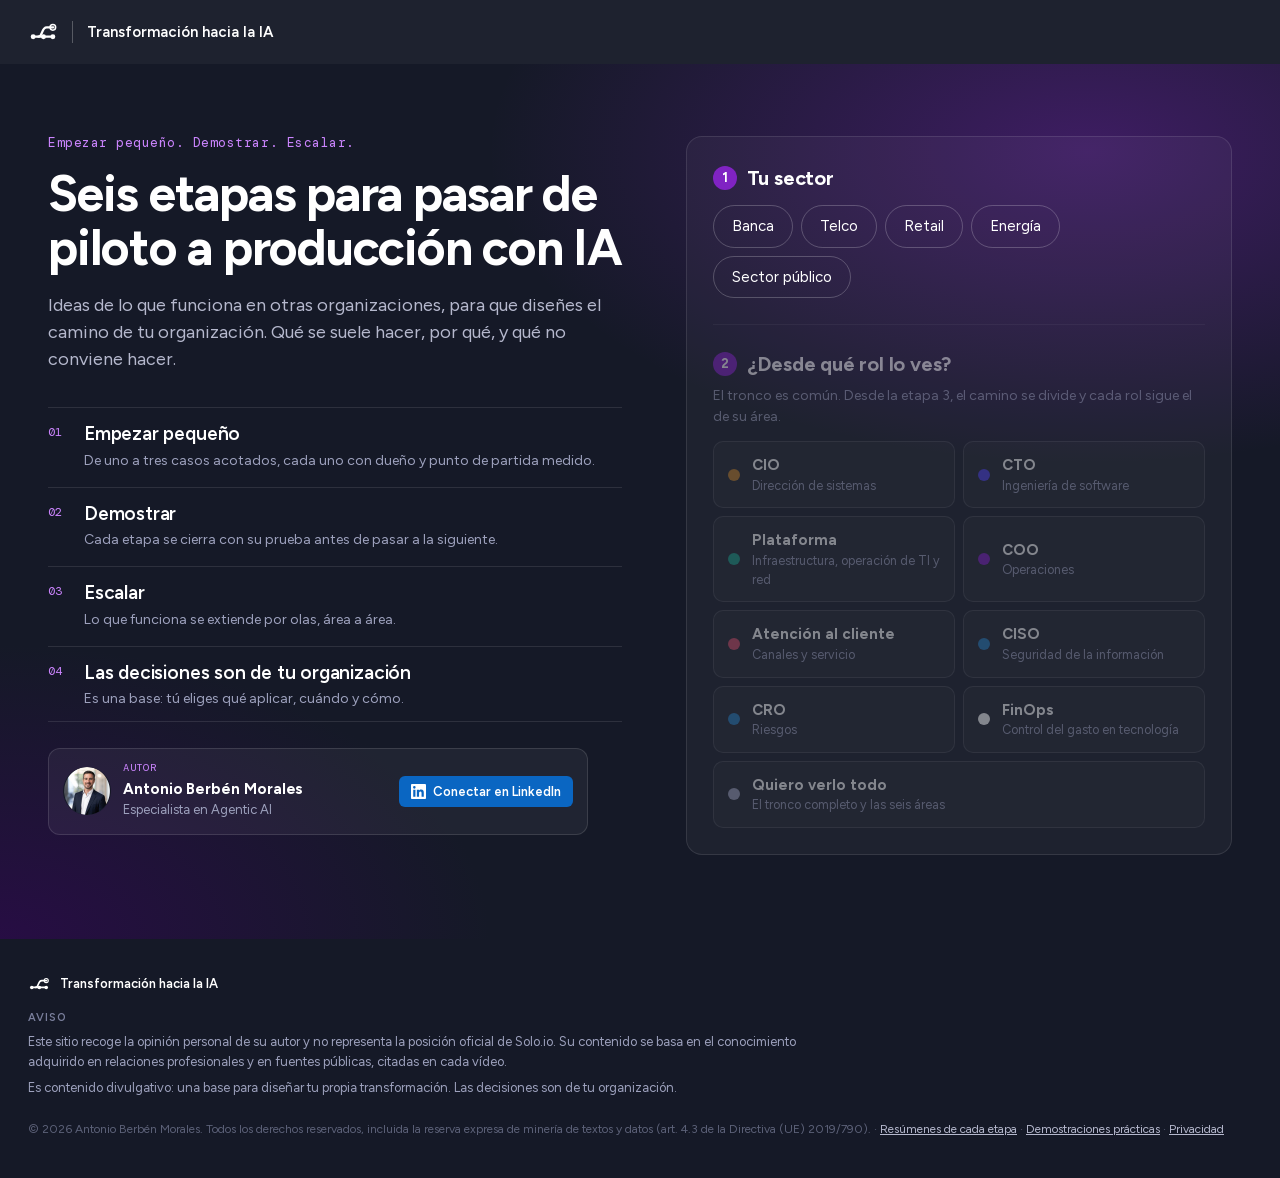
==== commit 8fc971ac: "Resúmenes de cada etapa: one-pagers por sector en PDF Signed-off-by: Antonio Berben <antonio.berben@" ====
--- a/index.html
+++ b/index.html
@@ -57,7 +57,7 @@
       <p>Es contenido divulgativo: una base para diseñar tu propia transformación. Las decisiones son de tu organización.</p>
     </div>
   </div>
-  <p class="legal">© <span data-anio></span> Antonio Berbén Morales. Todos los derechos reservados, incluida la reserva expresa de minería de textos y datos (art. 4.3 de la Directiva (UE) 2019/790). · <a href="practica.html">Demostraciones prácticas</a> · <a href="privacidad.html">Privacidad</a></p>
+  <p class="legal">© <span data-anio></span> Antonio Berbén Morales. Todos los derechos reservados, incluida la reserva expresa de minería de textos y datos (art. 4.3 de la Directiva (UE) 2019/790). · <a href="resumenes.html">Resúmenes de cada etapa</a> · <a href="practica.html">Demostraciones prácticas</a> · <a href="privacidad.html">Privacidad</a></p>
 </footer>
 
 <div class="modal" id="modal" role="dialog" aria-modal="true" aria-label="Vídeo" hidden>
--- a/assets/estilo.css
+++ b/assets/estilo.css
@@ -224,6 +224,40 @@
 @media (prefers-reduced-motion: reduce) { *, html { transition: none !important; animation: none !important; scroll-behavior: auto !important; } }
 
 /* Enlace discreto a las demostraciones, dentro de cada etapa */
+/* One-pagers */
+.op-fila { display: flex; gap: 8px; flex-wrap: wrap; margin-top: 16px; }
+.op-btn { display: inline-flex; align-items: center; gap: 9px; border: 1px solid var(--line); background: var(--card); border-radius: 999px; padding: 7px 15px 7px 11px; font-size: 14px; color: var(--ink-2); }
+.op-btn:hover { border-color: var(--purple); color: var(--purple); }
+.op-btn b { font-weight: 600; }
+.op-btn .ico { width: 15px; height: 19px; border: 1.6px solid currentColor; border-radius: 2px; position: relative; flex: none; }
+.op-btn .ico::after { content: ""; position: absolute; left: 2px; right: 2px; top: 4px; height: 7px; border-top: 1.6px solid currentColor; border-bottom: 1.6px solid currentColor; }
+.rail-res { display: block; margin-top: 18px; padding: 13px 16px; border-radius: 12px; background: var(--card); border: 1px solid var(--line); text-decoration: none; color: var(--ink); }
+.rail-res:hover { border-color: var(--purple); }
+.rail-res b { display: block; font-size: 14.5px; color: var(--purple); }
+.rail-res span { font-size: 13px; color: var(--mu); }
+.modal.doc .caja { width: min(1040px, 100%, calc((100vh - 150px) * 1.414)); }
+.modal.doc .player { aspect-ratio: 297/210; background: #fff; }
+.modal.doc .player img { object-fit: contain; }
+.modal .nav a { border: 1px solid rgba(255, 255, 255, .3); color: #fff; border-radius: 999px; padding: 8px 16px; font-size: 14px; text-decoration: none; }
+.modal .nav a.pri { background: var(--purple); border-color: var(--purple); font-weight: 600; }
+
+/* Página de resúmenes */
+.resumenes { max-width: 1120px; margin: 0 auto; padding: 36px 28px 80px; }
+.resumenes h1 { margin: 22px 0 8px; font-size: clamp(26px, 3.4vw, 36px); line-height: 1.12; letter-spacing: -.02em; }
+.resumenes .intro { color: var(--ink-2); max-width: 760px; margin: 0 0 18px; }
+.resumenes .barra-res { display: flex; gap: 10px; flex-wrap: wrap; align-items: center; margin-bottom: 22px; }
+.resumenes .barra-res .sec button { border: 1px solid var(--line); background: var(--card); border-radius: 999px; padding: 6px 14px; font-size: 14px; margin-right: 4px; }
+.resumenes .barra-res .sec button.on { background: var(--dark); color: #fff; border-color: var(--dark); }
+.resumenes .todos { margin-left: auto; background: var(--purple); color: #fff; border-radius: 999px; padding: 9px 18px; font-weight: 600; text-decoration: none; font-size: 14px; }
+.ops { display: grid; grid-template-columns: repeat(auto-fill, minmax(320px, 1fr)); gap: 20px; }
+.ops article { background: var(--card); border: 1px solid var(--line); border-radius: 12px; overflow: hidden; display: flex; flex-direction: column; }
+.ops article img { width: 100%; aspect-ratio: 297/210; object-fit: cover; display: block; border-bottom: 1px solid var(--soft); }
+.ops article div { padding: 12px 16px 14px; display: flex; flex-direction: column; gap: 4px; flex: 1; }
+.ops .k { font: 12px/1 'DM Mono', monospace; color: var(--purple); text-transform: uppercase; }
+.ops h2 { margin: 2px 0 6px; font-size: 18px; }
+.ops .acc { margin-top: auto; display: flex; gap: 14px; font-size: 14px; }
+.ops .acc a { font-weight: 600; text-decoration: none; }
+
 .practica-link { display: inline-block; margin-top: 18px; font-size: 13.5px; color: var(--mu); text-decoration: none; border-bottom: 1px dashed var(--line); }
 .practica-link:hover { color: var(--purple); border-bottom-color: var(--purple); }
 
